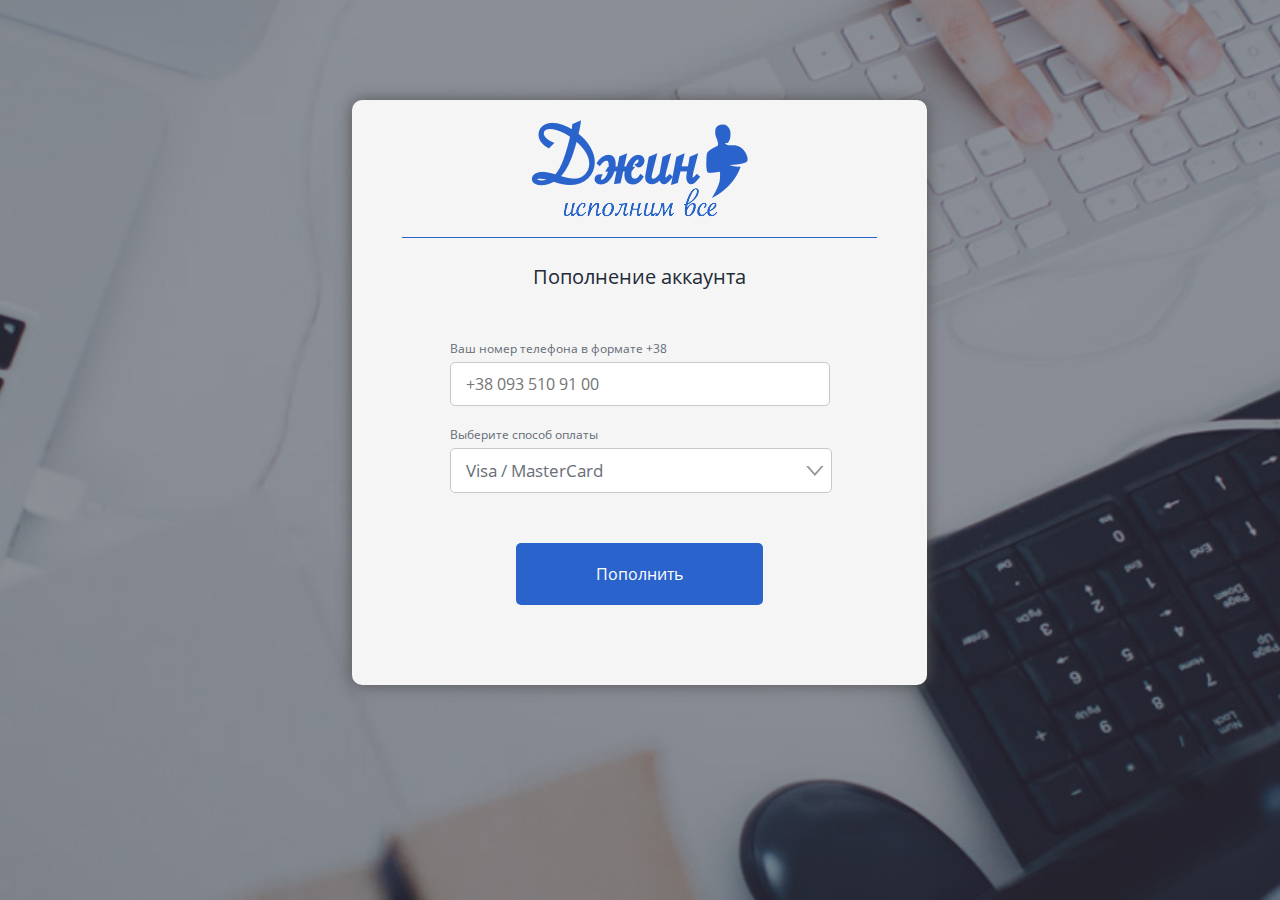
==== pay.html @ 1465b628 "init" ====
<!DOCTYPE html>
<html>
<head>
  <meta charset="UTF-8">
  <title>Document</title>
  <link rel="stylesheet" href="css/style.css" />
  <meta name="viewport" content="width=device-width, initial-scale=1.0" />
</head>
<body class="pay-bg">
<section role="region" class="pay wrapper">
  <div class="pay-wrap">
    <div class="logo-gin">
      <img src="images/logo-gin.png" alt="" />
    </div>
    <div class="title-pay">
      <h2>Пополнение аккаунта</h2>
    </div>
    <form class="user-data">
      <span class="description">Ваш номер телефона в формате +38</span>
      <input type="tel" placeholder="+38 093 510 91 00">
      <span class="description">Выберите способ оплаты</span>
      <select>
        <option value="">Visa / MasterCard</option>
        <option value="1">Opt1</option>
        <option value="2">Opt2</option>
        <option value="3">Opt3</option>
      </select>
      <div id="custom-select">
        <div id="current-option" data-value="">
          <span class="icon">Visa / MasterCard</span>
        </div>
        <ul id="custom-options">
          <li data-value="">Visa / MasterCard</li>
          <li data-value="1">Opt1</li>
          <li data-value="2">Opt2</li>
          <li data-value="3">Opt3</li>
        </ul>
      </div>
      <div class="button-wrap">
        <input type="submit" value="Пополнить" />
      </div>
    </form>
  </div>
</section>
<script src="https://code.jquery.com/jquery-1.8.0.min.js"></script>
<script src="js/script.js"></script>
</body>
</html>
---- css/style.css ----
body{-webkit-text-size-adjust:none;-webkit-tap-highlight-color:transparent;-webkit-focus-ring-color:transparent}input,textarea{-webkit-user-select:text;-moz-user-select:text;-ms-user-select:text;user-select:text}nav,main,aside,figure,footer,header,section,summary,article,details,figcaption{display:block}video,audio,canvas{display:inline-block}[hidden],audio:not([controls]){display:none}html,body{height:100%}html{font-family:sans-serif;-webkit-text-size-adjust:100%;-ms-text-size-adjust:100%;text-size-adjust:100%}a:focus{outline:thin dotted}input,select,button,a:hover,textarea,a:active{outline:0}img,abbr,input,button,iframe,textarea{border:0}svg:not(:root){overflow:hidden}input,button,select,textarea,[type=search]::-webkit-search-decoration,[type=search]::-webkit-search-cancel-button{-webkit-appearance:none}input,button,select,textarea{font-size:100%;font-family:inherit;border-radius:0;-webkit-transition:border linear .2s, box-shadow linear .2s, background linear .2s;-moz-transition:border linear .2s, box-shadow linear .2s, background linear .2s;transition:border linear .2s, box-shadow linear .2s, background linear .2s;-moz-appearance:none;appearance:none;box-shadow:none}input,button{line-height:normal}button,label[for],[type=reset],[type=button],[type=submit]{cursor:pointer}button,[type=reset],[type=button],[type=submit]{-webkit-appearance:button}body,[disabled]{cursor:default}input,button,select,textarea,[type=radio],[type=checkbox]{-webkit-box-sizing:border-box;-moz-box-sizing:border-box;box-sizing:border-box}p,ol,ul,h1,h2,h3,h4,h5,h6,body,input,button,select,figure,textarea,figcaption{margin:0}p,ol,ul,h1,h2,h3,h4,h5,h6,input,button,figure,figcaption,[type=radio],[type=checkbox]{padding:0}textarea{resize:none;overflow:auto}ol,ul{list-style:none}img,textarea{vertical-align:top}.success{border-radius:5px;padding-bottom:80px;background:#f5f5f5;position:absolute;top:100px;left:50%;margin-left:-288px;-webkit-box-shadow:0px 0px 15px #555;-moz-box-shadow:0px 0px 15px #555;-ms-box-shadow:0px 0px 15px #555;-o-box-shadow:0px 0px 15px #555;box-shadow:0px 0px 15px #555}@media (max-width: 600px){.success{margin-left:0;left:3%;top:30px}}.success .title-info{font-size:24px;color:#2ecc71;text-align:center;margin-top:40px;border-bottom:1px solid #2ecc71;padding-bottom:25px}@media (max-width: 480px){.success .title-info{font-size:20px;margin-top:20px}.success .result{padding-left:20px;padding-right:20px}}@media (max-width: 360px){.success{padding-bottom:30px}.success .title-info{font-size:17px}.success .result ul{width:200px;margin-top:30px}.success .result li{font-size:12px;padding-top:5px;padding-bottom:5px;border:0}.success .thanks{font-size:14px}.success .like{margin-top:30px}}@media (max-width: 320px){.success .title-info{font-size:14px;padding-bottom:15px}}.logo{max-height:90px;width:100%}.logo img{max-width:100%;max-height:100%;margin-top:-20px}.result{padding-left:50px;padding-right:50px}.result ul{width:280px;margin-left:auto;margin-right:auto;margin-top:60px}.result ul li{padding-top:10px;padding-bottom:10px;color:#242b38;font-size:17px;border-bottom:1px solid #e0e1e2}.result ul li:last-child{border-bottom:0}.result ul span{color:#242b38;font-weight:bold}.like{width:180px;margin:auto;text-align:center;margin-top:70px}.icon-like{height:40px;width:40px;margin:auto;display:block;background:url(../images/sprite.png) no-repeat 0px 0px}.thanks{font-size:18px;font-weight:bold;color:#AEB0B4}.pay{padding-bottom:80px;padding-top:20px;border-radius:10px;background:#f5f5f5;position:absolute;top:100px;left:50%;margin-left:-288px;-webkit-box-shadow:0px 0px 15px #555;-moz-box-shadow:0px 0px 15px #555;-ms-box-shadow:0px 0px 15px #555;-o-box-shadow:0px 0px 15px #555;box-shadow:0px 0px 15px #555}@media (max-width: 600px){.pay{margin-left:0;left:3%;top:10px}}@media (max-width: 420px){.pay .pay-wrap{padding-left:20px;padding-right:20px}}@media (max-width: 320px){.pay .pay-wrap{padding-left:10px;padding-right:10px}.pay .user-data{margin-top:30px}.pay .user-data input[type=submit]{padding:15px 40px}.pay .button-wrap{margin-top:30px}}.logo-gin{text-align:center;border-bottom:1px solid #2a63cb;padding-bottom:20px}.logo-gin img{max-width:100%;max-height:100%}.pay-wrap{padding-left:50px;padding-right:50px}.title-pay{margin-top:25px;text-align:center}.title-pay h2{font-size:20px;color:#242b38;font-weight:500}.user-data{margin-top:50px;max-width:380px;margin-left:auto;margin-right:auto}.user-data .description{display:block;font-size:12px;color:#646C77;font-weight:400;margin-bottom:5px}.user-data input[type=tel]{display:block;border:1px solid #c8c8c8;width:100%;padding:10px 0 10px 15px;border-radius:5px;margin-bottom:20px}.user-data select{width:100%;display:none}.user-data input[type=submit]{color:#fff;background:#2a63cb;padding:20px 80px;border-radius:5px;transition:.5s}.user-data input[type=submit]:hover{opacity:.5}.button-wrap{text-align:center;margin-top:50px}#custom-select{width:100%}#current-option{width:100%;margin-top:5px;background:#fff;border:1px solid #c8c8c8;cursor:pointer;border-radius:5px}#current-option:hover{background:#EBEBEB}#custom-options{display:none;width:100%;padding:0;background:#EBEBEB;border-left:1px solid #b4b4b4;border-right:1px solid #b4b4b4;border-bottom:1px solid #b4b4b4;border-top:1px solid #EBEBEB;border-radius:0 0 5px 5px}#custom-options li{padding:0;width:100%;height:25px;color:#6a6f78;font-size:17px}#custom-options li:last-child{border-radius:0 0 4px 4px}#custom-options li:first-child{margin-top:4px}#custom-options li:hover{background:#d2d2d2;cursor:pointer}.icon{position:relative;display:block;padding:10px 0 10px 15px;font-size:17px;color:#6a6f78}.icon:before{position:absolute;content:'';width:25px;height:15px;display:block;right:0;top:50%;margin-top:-8px;background:url(../images/sprite.png) no-repeat 0px -38px}html:before{content:"(desktop: 575px, big-tablet: 780px, small-tablet: 620px, big-phon: 500px, phon: 350px)";display:none}.clearfix:after{content:'';display:table}.clearfix:before{content:'';display:table}.clearfix:after{clear:both}.wrapper{max-width:575px;width:100%}@media (max-width: 600px){.wrapper{width:94%}}body{font-family:OpenSans;position:relative}.success-bg{background:#242b38}.pay-bg{background:url(../images/pay-bg.jpg) no-repeat center center;-webkit-background-size:cover;-moz-background-size:cover;-ms-background-size:cover;-o-background-size:cover;background-size:cover}@font-face{font-style:normal;font-family:OpenSans;src:url(../fonts/OpenSans/OpenSansRegular/OpenSansRegular.eot);src:url(../fonts/OpenSans/OpenSansRegular/OpenSansRegular.eot?#iefix) format("embedded-opentype"),url(../fonts/OpenSans/OpenSansRegular/OpenSansRegular.woff) format("woff"),url(../fonts/OpenSans/OpenSansRegular/OpenSansRegular.ttf) format("truetype"),url(../fonts/OpenSans/OpenSansRegular/OpenSansRegular.svg#OpenSans) format("svg")}
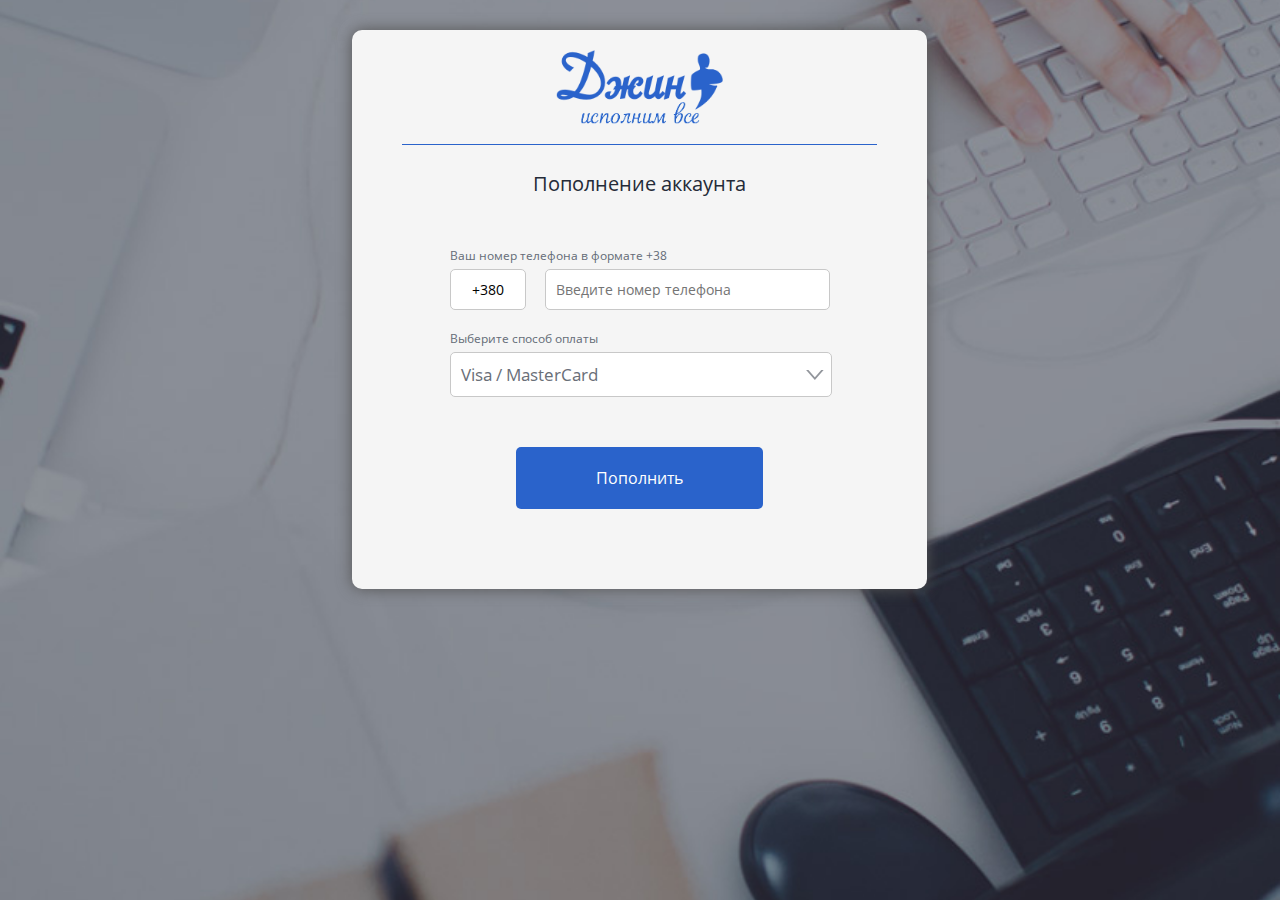
==== commit fc68e658: "aded input" ====
--- a/pay.html
+++ b/pay.html
@@ -17,7 +17,10 @@
     </div>
     <form class="user-data">
       <span class="description">Ваш номер телефона в формате +38</span>
-      <input type="tel" placeholder="+38 093 510 91 00">
+      <div class="tel-wrap clearfix">
+        <input type="tel" value="+380" />
+        <input type="tel" placeholder="Введите номер телефона" />
+      </div>
       <span class="description">Выберите способ оплаты</span>
       <select>
         <option value="">Visa / MasterCard</option>
--- a/css/style.css
+++ b/css/style.css
@@ -1 +1 @@
-body{-webkit-text-size-adjust:none;-webkit-tap-highlight-color:transparent;-webkit-focus-ring-color:transparent}input,textarea{-webkit-user-select:text;-moz-user-select:text;-ms-user-select:text;user-select:text}nav,main,aside,figure,footer,header,section,summary,article,details,figcaption{display:block}video,audio,canvas{display:inline-block}[hidden],audio:not([controls]){display:none}html,body{height:100%}html{font-family:sans-serif;-webkit-text-size-adjust:100%;-ms-text-size-adjust:100%;text-size-adjust:100%}a:focus{outline:thin dotted}input,select,button,a:hover,textarea,a:active{outline:0}img,abbr,input,button,iframe,textarea{border:0}svg:not(:root){overflow:hidden}input,button,select,textarea,[type=search]::-webkit-search-decoration,[type=search]::-webkit-search-cancel-button{-webkit-appearance:none}input,button,select,textarea{font-size:100%;font-family:inherit;border-radius:0;-webkit-transition:border linear .2s, box-shadow linear .2s, background linear .2s;-moz-transition:border linear .2s, box-shadow linear .2s, background linear .2s;transition:border linear .2s, box-shadow linear .2s, background linear .2s;-moz-appearance:none;appearance:none;box-shadow:none}input,button{line-height:normal}button,label[for],[type=reset],[type=button],[type=submit]{cursor:pointer}button,[type=reset],[type=button],[type=submit]{-webkit-appearance:button}body,[disabled]{cursor:default}input,button,select,textarea,[type=radio],[type=checkbox]{-webkit-box-sizing:border-box;-moz-box-sizing:border-box;box-sizing:border-box}p,ol,ul,h1,h2,h3,h4,h5,h6,body,input,button,select,figure,textarea,figcaption{margin:0}p,ol,ul,h1,h2,h3,h4,h5,h6,input,button,figure,figcaption,[type=radio],[type=checkbox]{padding:0}textarea{resize:none;overflow:auto}ol,ul{list-style:none}img,textarea{vertical-align:top}.success{border-radius:5px;padding-bottom:80px;background:#f5f5f5;position:absolute;top:100px;left:50%;margin-left:-288px;-webkit-box-shadow:0px 0px 15px #555;-moz-box-shadow:0px 0px 15px #555;-ms-box-shadow:0px 0px 15px #555;-o-box-shadow:0px 0px 15px #555;box-shadow:0px 0px 15px #555}@media (max-width: 600px){.success{margin-left:0;left:3%;top:30px}}.success .title-info{font-size:24px;color:#2ecc71;text-align:center;margin-top:40px;border-bottom:1px solid #2ecc71;padding-bottom:25px}@media (max-width: 480px){.success .title-info{font-size:20px;margin-top:20px}.success .result{padding-left:20px;padding-right:20px}}@media (max-width: 360px){.success{padding-bottom:30px}.success .title-info{font-size:17px}.success .result ul{width:200px;margin-top:30px}.success .result li{font-size:12px;padding-top:5px;padding-bottom:5px;border:0}.success .thanks{font-size:14px}.success .like{margin-top:30px}}@media (max-width: 320px){.success .title-info{font-size:14px;padding-bottom:15px}}.logo{max-height:90px;width:100%}.logo img{max-width:100%;max-height:100%;margin-top:-20px}.result{padding-left:50px;padding-right:50px}.result ul{width:280px;margin-left:auto;margin-right:auto;margin-top:60px}.result ul li{padding-top:10px;padding-bottom:10px;color:#242b38;font-size:17px;border-bottom:1px solid #e0e1e2}.result ul li:last-child{border-bottom:0}.result ul span{color:#242b38;font-weight:bold}.like{width:180px;margin:auto;text-align:center;margin-top:70px}.icon-like{height:40px;width:40px;margin:auto;display:block;background:url(../images/sprite.png) no-repeat 0px 0px}.thanks{font-size:18px;font-weight:bold;color:#AEB0B4}.pay{padding-bottom:80px;padding-top:20px;border-radius:10px;background:#f5f5f5;position:absolute;top:100px;left:50%;margin-left:-288px;-webkit-box-shadow:0px 0px 15px #555;-moz-box-shadow:0px 0px 15px #555;-ms-box-shadow:0px 0px 15px #555;-o-box-shadow:0px 0px 15px #555;box-shadow:0px 0px 15px #555}@media (max-width: 600px){.pay{margin-left:0;left:3%;top:10px}}@media (max-width: 420px){.pay .pay-wrap{padding-left:20px;padding-right:20px}}@media (max-width: 320px){.pay .pay-wrap{padding-left:10px;padding-right:10px}.pay .user-data{margin-top:30px}.pay .user-data input[type=submit]{padding:15px 40px}.pay .button-wrap{margin-top:30px}}.logo-gin{text-align:center;border-bottom:1px solid #2a63cb;padding-bottom:20px}.logo-gin img{max-width:100%;max-height:100%}.pay-wrap{padding-left:50px;padding-right:50px}.title-pay{margin-top:25px;text-align:center}.title-pay h2{font-size:20px;color:#242b38;font-weight:500}.user-data{margin-top:50px;max-width:380px;margin-left:auto;margin-right:auto}.user-data .description{display:block;font-size:12px;color:#646C77;font-weight:400;margin-bottom:5px}.user-data input[type=tel]{display:block;border:1px solid #c8c8c8;width:100%;padding:10px 0 10px 15px;border-radius:5px;margin-bottom:20px}.user-data select{width:100%;display:none}.user-data input[type=submit]{color:#fff;background:#2a63cb;padding:20px 80px;border-radius:5px;transition:.5s}.user-data input[type=submit]:hover{opacity:.5}.button-wrap{text-align:center;margin-top:50px}#custom-select{width:100%}#current-option{width:100%;margin-top:5px;background:#fff;border:1px solid #c8c8c8;cursor:pointer;border-radius:5px}#current-option:hover{background:#EBEBEB}#custom-options{display:none;width:100%;padding:0;background:#EBEBEB;border-left:1px solid #b4b4b4;border-right:1px solid #b4b4b4;border-bottom:1px solid #b4b4b4;border-top:1px solid #EBEBEB;border-radius:0 0 5px 5px}#custom-options li{padding:0;width:100%;height:25px;color:#6a6f78;font-size:17px}#custom-options li:last-child{border-radius:0 0 4px 4px}#custom-options li:first-child{margin-top:4px}#custom-options li:hover{background:#d2d2d2;cursor:pointer}.icon{position:relative;display:block;padding:10px 0 10px 15px;font-size:17px;color:#6a6f78}.icon:before{position:absolute;content:'';width:25px;height:15px;display:block;right:0;top:50%;margin-top:-8px;background:url(../images/sprite.png) no-repeat 0px -38px}html:before{content:"(desktop: 575px, big-tablet: 780px, small-tablet: 620px, big-phon: 500px, phon: 350px)";display:none}.clearfix:after{content:'';display:table}.clearfix:before{content:'';display:table}.clearfix:after{clear:both}.wrapper{max-width:575px;width:100%}@media (max-width: 600px){.wrapper{width:94%}}body{font-family:OpenSans;position:relative}.success-bg{background:#242b38}.pay-bg{background:url(../images/pay-bg.jpg) no-repeat center center;-webkit-background-size:cover;-moz-background-size:cover;-ms-background-size:cover;-o-background-size:cover;background-size:cover}@font-face{font-style:normal;font-family:OpenSans;src:url(../fonts/OpenSans/OpenSansRegular/OpenSansRegular.eot);src:url(../fonts/OpenSans/OpenSansRegular/OpenSansRegular.eot?#iefix) format("embedded-opentype"),url(../fonts/OpenSans/OpenSansRegular/OpenSansRegular.woff) format("woff"),url(../fonts/OpenSans/OpenSansRegular/OpenSansRegular.ttf) format("truetype"),url(../fonts/OpenSans/OpenSansRegular/OpenSansRegular.svg#OpenSans) format("svg")}
+body{-webkit-text-size-adjust:none;-webkit-tap-highlight-color:transparent;-webkit-focus-ring-color:transparent}input,textarea{-webkit-user-select:text;-moz-user-select:text;-ms-user-select:text;user-select:text}nav,main,aside,figure,footer,header,section,summary,article,details,figcaption{display:block}video,audio,canvas{display:inline-block}[hidden],audio:not([controls]){display:none}html,body{height:100%}html{font-family:sans-serif;-webkit-text-size-adjust:100%;-ms-text-size-adjust:100%;text-size-adjust:100%}a:focus{outline:thin dotted}input,select,button,a:hover,textarea,a:active{outline:0}img,abbr,input,button,iframe,textarea{border:0}svg:not(:root){overflow:hidden}input,button,select,textarea,[type=search]::-webkit-search-decoration,[type=search]::-webkit-search-cancel-button{-webkit-appearance:none}input,button,select,textarea{font-size:100%;font-family:inherit;border-radius:0;-webkit-transition:border linear .2s, box-shadow linear .2s, background linear .2s;-moz-transition:border linear .2s, box-shadow linear .2s, background linear .2s;transition:border linear .2s, box-shadow linear .2s, background linear .2s;-moz-appearance:none;appearance:none;box-shadow:none}input,button{line-height:normal}button,label[for],[type=reset],[type=button],[type=submit]{cursor:pointer}button,[type=reset],[type=button],[type=submit]{-webkit-appearance:button}body,[disabled]{cursor:default}input,button,select,textarea,[type=radio],[type=checkbox]{-webkit-box-sizing:border-box;-moz-box-sizing:border-box;box-sizing:border-box}p,ol,ul,h1,h2,h3,h4,h5,h6,body,input,button,select,figure,textarea,figcaption{margin:0}p,ol,ul,h1,h2,h3,h4,h5,h6,input,button,figure,figcaption,[type=radio],[type=checkbox]{padding:0}textarea{resize:none;overflow:auto}ol,ul{list-style:none}img,textarea{vertical-align:top}.success{border-radius:5px;padding-bottom:80px;background:#f5f5f5;position:absolute;top:50px;left:50%;margin-left:-288px;-webkit-box-shadow:0px 0px 15px #555;-moz-box-shadow:0px 0px 15px #555;-ms-box-shadow:0px 0px 15px #555;-o-box-shadow:0px 0px 15px #555;box-shadow:0px 0px 15px #555}@media (max-width: 600px){.success{margin-left:0;left:3%;top:30px}}.success .title-info{font-size:24px;color:#2ecc71;text-align:center;margin-top:40px;border-bottom:1px solid #2ecc71;padding-bottom:25px}@media (max-width: 480px){.success .title-info{font-size:20px;margin-top:20px}.success .result{padding-left:20px;padding-right:20px}}@media (max-width: 360px){.success{padding-bottom:30px}.success .title-info{font-size:17px}.success .result ul{width:200px;margin-top:30px}.success .result li{font-size:12px;padding-top:5px;padding-bottom:5px;border:0}.success .thanks{font-size:14px}.success .like{margin-top:30px}}@media (max-width: 320px){.success .title-info{font-size:14px;padding-bottom:15px}}.logo{max-height:90px;width:100%}.logo img{max-width:100%;max-height:100%;margin-top:-20px}.result{padding-left:50px;padding-right:50px}.result ul{width:280px;margin-left:auto;margin-right:auto;margin-top:60px}.result ul li{padding-top:10px;padding-bottom:10px;color:#242b38;font-size:17px;border-bottom:1px solid #e0e1e2}.result ul li:last-child{border-bottom:0}.result ul span{color:#242b38;font-weight:bold}.like{width:180px;margin:auto;text-align:center;margin-top:70px}.icon-like{height:40px;width:40px;margin:auto;display:block;background:url(../images/sprite.png) no-repeat 0px 0px}.thanks{font-size:18px;font-weight:bold;color:#AEB0B4}.pay{padding-bottom:80px;padding-top:20px;border-radius:10px;background:#f5f5f5;position:absolute;top:30px;left:50%;margin-left:-288px;-webkit-box-shadow:0px 0px 15px #555;-moz-box-shadow:0px 0px 15px #555;-ms-box-shadow:0px 0px 15px #555;-o-box-shadow:0px 0px 15px #555;box-shadow:0px 0px 15px #555}@media (max-width: 600px){.pay{margin-left:0;left:3%;top:10px}}@media (max-width: 420px){.pay .pay-wrap{padding-left:20px;padding-right:20px}}@media (max-width: 320px){.pay .pay-wrap{padding-left:10px;padding-right:10px}.pay .user-data{margin-top:30px}.pay .user-data input[type=submit]{padding:15px 40px}.pay .button-wrap{margin-top:30px}}@media (max-width: 350px){.pay .user-data input[type=tel]:first-child{width:19%}.pay .user-data input[type=tel]:last-child{width:80%;padding-left:3px}}.logo-gin{text-align:center;border-bottom:1px solid #2a63cb;padding-bottom:20px}.logo-gin img{max-width:35%;max-height:100%}.pay-wrap{padding-left:50px;padding-right:50px}.title-pay{margin-top:25px;text-align:center}.title-pay h2{font-size:20px;color:#242b38;font-weight:500}.user-data{margin-top:50px;max-width:380px;margin-left:auto;margin-right:auto}.user-data .description{display:block;font-size:12px;color:#646C77;font-weight:400;margin-bottom:5px}.user-data input[type=tel]{display:inline-block;vertical-align:top;border:1px solid #c8c8c8;padding:10px 0 10px 10px;border-radius:5px;margin-bottom:20px;font-size:14px}.user-data input[type=tel]:first-child{width:20%;float:left;text-align:center;padding-left:0}.user-data input[type=tel]:last-child{width:75%;float:right}.user-data select{width:100%;display:none}.user-data input[type=submit]{color:#fff;background:#2a63cb;padding:20px 80px;border-radius:5px;transition:.5s}.user-data input[type=submit]:hover{opacity:.5}.button-wrap{text-align:center;margin-top:50px}#custom-select{width:100%}#current-option{width:100%;margin-top:5px;background:#fff;border:1px solid #c8c8c8;cursor:pointer;border-radius:5px}#current-option:hover{background:#EBEBEB}#custom-options{display:none;width:100%;padding:0;background:#EBEBEB;border-left:1px solid #b4b4b4;border-right:1px solid #b4b4b4;border-bottom:1px solid #b4b4b4;border-top:1px solid #EBEBEB;border-radius:0 0 5px 5px}#custom-options li{padding:0;width:100%;height:25px;color:#6a6f78;font-size:17px;padding-left:10px;-webkit-box-sizing:border-box;-moz-box-sizing:border-box;box-sizing:border-box}#custom-options li:last-child{border-radius:0 0 4px 4px}#custom-options li:first-child{margin-top:4px}#custom-options li:hover{background:#d2d2d2;cursor:pointer}.icon{position:relative;display:block;padding:10px 0 10px 10px;font-size:17px;color:#6a6f78}.icon:before{position:absolute;content:'';width:25px;height:15px;display:block;right:0;top:50%;margin-top:-8px;background:url(../images/sprite.png) no-repeat 0px -38px}html:before{content:"(desktop: 575px, big-tablet: 780px, small-tablet: 620px, big-phon: 500px, phon: 350px)";display:none}.clearfix:after{content:'';display:table}.clearfix:before{content:'';display:table}.clearfix:after{clear:both}.wrapper{max-width:575px;width:100%}@media (max-width: 600px){.wrapper{width:94%}}body{font-family:OpenSans;position:relative}.success-bg{background:#242b38}.pay-bg{background:url(../images/pay-bg.jpg) no-repeat center center;-webkit-background-size:cover;-moz-background-size:cover;-ms-background-size:cover;-o-background-size:cover;background-size:cover}@font-face{font-style:normal;font-family:OpenSans;src:url(../fonts/OpenSans/OpenSansRegular/OpenSansRegular.eot);src:url(../fonts/OpenSans/OpenSansRegular/OpenSansRegular.eot?#iefix) format("embedded-opentype"),url(../fonts/OpenSans/OpenSansRegular/OpenSansRegular.woff) format("woff"),url(../fonts/OpenSans/OpenSansRegular/OpenSansRegular.ttf) format("truetype"),url(../fonts/OpenSans/OpenSansRegular/OpenSansRegular.svg#OpenSans) format("svg")}
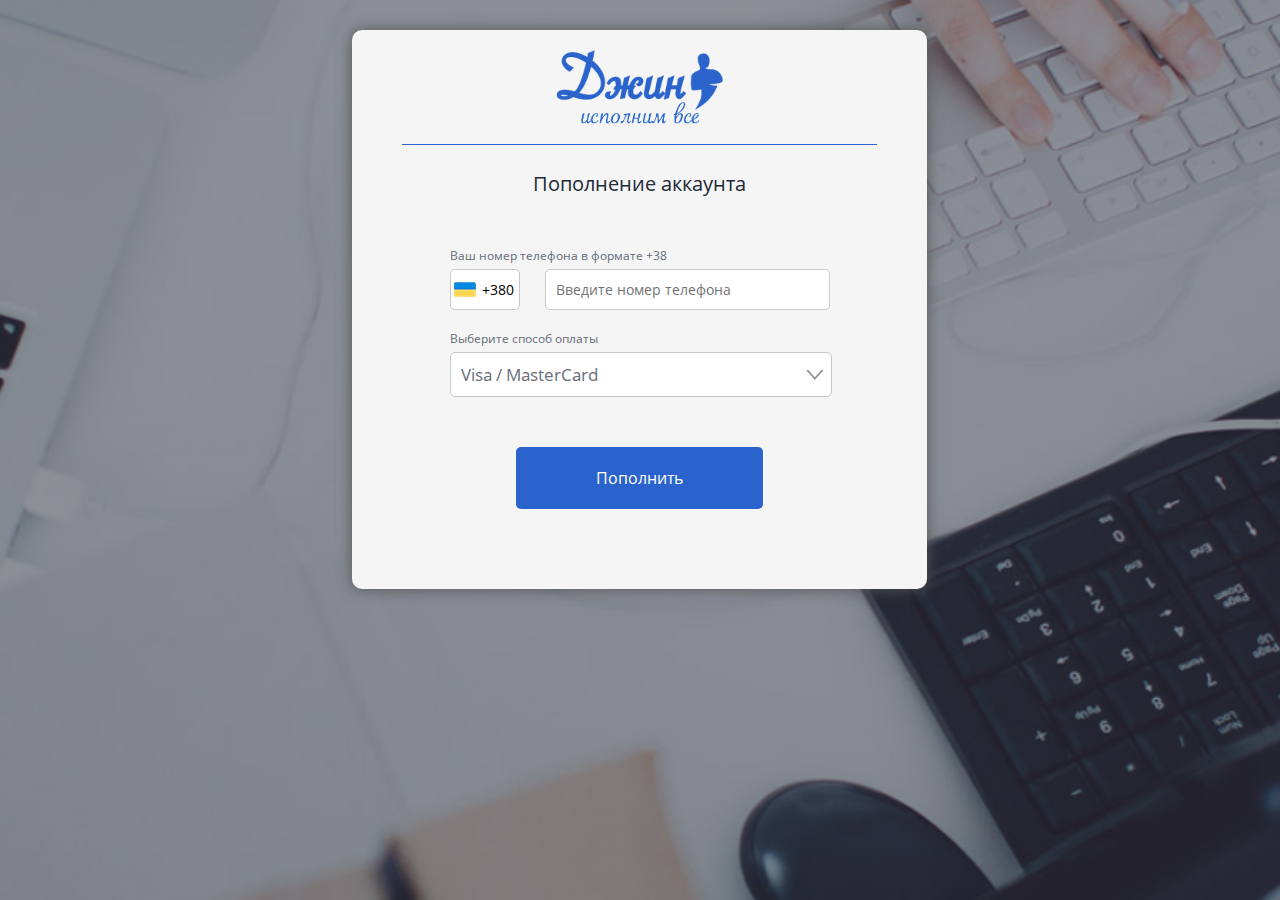
==== commit 8108faf3: "aded flag" ====
--- a/pay.html
+++ b/pay.html
@@ -1,7 +1,7 @@
 <!DOCTYPE html>
 <html>
 <head>
-  <meta charset="UTF-8">
+  <meta charset="UTF-8" />
   <title>Document</title>
   <link rel="stylesheet" href="css/style.css" />
   <meta name="viewport" content="width=device-width, initial-scale=1.0" />
@@ -18,15 +18,17 @@
     <form class="user-data">
       <span class="description">Ваш номер телефона в формате +38</span>
       <div class="tel-wrap clearfix">
-        <input type="tel" value="+380" />
-        <input type="tel" placeholder="Введите номер телефона" />
+        <span class="flag">
+          <input type="tel" value="+380" />
+        </span>
+        <input type="tel" class="number" placeholder="Введите номер телефона" />
       </div>
       <span class="description">Выберите способ оплаты</span>
       <select>
         <option value="">Visa / MasterCard</option>
-        <option value="1">Opt1</option>
-        <option value="2">Opt2</option>
-        <option value="3">Opt3</option>
+        <option value="1">Privat 24</option>
+        <option value="2">Терминалы пополнения</option>
+        <option value="3">Другие способы оплаты</option>
       </select>
       <div id="custom-select">
         <div id="current-option" data-value="">
@@ -34,9 +36,9 @@
         </div>
         <ul id="custom-options">
           <li data-value="">Visa / MasterCard</li>
-          <li data-value="1">Opt1</li>
-          <li data-value="2">Opt2</li>
-          <li data-value="3">Opt3</li>
+          <li data-value="1">Privat 24</li>
+          <li data-value="2">Терминалы пополнения</li>
+          <li data-value="3">Другие способы оплаты</li>
         </ul>
       </div>
       <div class="button-wrap">
--- a/css/style.css
+++ b/css/style.css
@@ -1 +1 @@
-body{-webkit-text-size-adjust:none;-webkit-tap-highlight-color:transparent;-webkit-focus-ring-color:transparent}input,textarea{-webkit-user-select:text;-moz-user-select:text;-ms-user-select:text;user-select:text}nav,main,aside,figure,footer,header,section,summary,article,details,figcaption{display:block}video,audio,canvas{display:inline-block}[hidden],audio:not([controls]){display:none}html,body{height:100%}html{font-family:sans-serif;-webkit-text-size-adjust:100%;-ms-text-size-adjust:100%;text-size-adjust:100%}a:focus{outline:thin dotted}input,select,button,a:hover,textarea,a:active{outline:0}img,abbr,input,button,iframe,textarea{border:0}svg:not(:root){overflow:hidden}input,button,select,textarea,[type=search]::-webkit-search-decoration,[type=search]::-webkit-search-cancel-button{-webkit-appearance:none}input,button,select,textarea{font-size:100%;font-family:inherit;border-radius:0;-webkit-transition:border linear .2s, box-shadow linear .2s, background linear .2s;-moz-transition:border linear .2s, box-shadow linear .2s, background linear .2s;transition:border linear .2s, box-shadow linear .2s, background linear .2s;-moz-appearance:none;appearance:none;box-shadow:none}input,button{line-height:normal}button,label[for],[type=reset],[type=button],[type=submit]{cursor:pointer}button,[type=reset],[type=button],[type=submit]{-webkit-appearance:button}body,[disabled]{cursor:default}input,button,select,textarea,[type=radio],[type=checkbox]{-webkit-box-sizing:border-box;-moz-box-sizing:border-box;box-sizing:border-box}p,ol,ul,h1,h2,h3,h4,h5,h6,body,input,button,select,figure,textarea,figcaption{margin:0}p,ol,ul,h1,h2,h3,h4,h5,h6,input,button,figure,figcaption,[type=radio],[type=checkbox]{padding:0}textarea{resize:none;overflow:auto}ol,ul{list-style:none}img,textarea{vertical-align:top}.success{border-radius:5px;padding-bottom:80px;background:#f5f5f5;position:absolute;top:50px;left:50%;margin-left:-288px;-webkit-box-shadow:0px 0px 15px #555;-moz-box-shadow:0px 0px 15px #555;-ms-box-shadow:0px 0px 15px #555;-o-box-shadow:0px 0px 15px #555;box-shadow:0px 0px 15px #555}@media (max-width: 600px){.success{margin-left:0;left:3%;top:30px}}.success .title-info{font-size:24px;color:#2ecc71;text-align:center;margin-top:40px;border-bottom:1px solid #2ecc71;padding-bottom:25px}@media (max-width: 480px){.success .title-info{font-size:20px;margin-top:20px}.success .result{padding-left:20px;padding-right:20px}}@media (max-width: 360px){.success{padding-bottom:30px}.success .title-info{font-size:17px}.success .result ul{width:200px;margin-top:30px}.success .result li{font-size:12px;padding-top:5px;padding-bottom:5px;border:0}.success .thanks{font-size:14px}.success .like{margin-top:30px}}@media (max-width: 320px){.success .title-info{font-size:14px;padding-bottom:15px}}.logo{max-height:90px;width:100%}.logo img{max-width:100%;max-height:100%;margin-top:-20px}.result{padding-left:50px;padding-right:50px}.result ul{width:280px;margin-left:auto;margin-right:auto;margin-top:60px}.result ul li{padding-top:10px;padding-bottom:10px;color:#242b38;font-size:17px;border-bottom:1px solid #e0e1e2}.result ul li:last-child{border-bottom:0}.result ul span{color:#242b38;font-weight:bold}.like{width:180px;margin:auto;text-align:center;margin-top:70px}.icon-like{height:40px;width:40px;margin:auto;display:block;background:url(../images/sprite.png) no-repeat 0px 0px}.thanks{font-size:18px;font-weight:bold;color:#AEB0B4}.pay{padding-bottom:80px;padding-top:20px;border-radius:10px;background:#f5f5f5;position:absolute;top:30px;left:50%;margin-left:-288px;-webkit-box-shadow:0px 0px 15px #555;-moz-box-shadow:0px 0px 15px #555;-ms-box-shadow:0px 0px 15px #555;-o-box-shadow:0px 0px 15px #555;box-shadow:0px 0px 15px #555}@media (max-width: 600px){.pay{margin-left:0;left:3%;top:10px}}@media (max-width: 420px){.pay .pay-wrap{padding-left:20px;padding-right:20px}}@media (max-width: 320px){.pay .pay-wrap{padding-left:10px;padding-right:10px}.pay .user-data{margin-top:30px}.pay .user-data input[type=submit]{padding:15px 40px}.pay .button-wrap{margin-top:30px}}@media (max-width: 350px){.pay .user-data input[type=tel]:first-child{width:19%}.pay .user-data input[type=tel]:last-child{width:80%;padding-left:3px}}.logo-gin{text-align:center;border-bottom:1px solid #2a63cb;padding-bottom:20px}.logo-gin img{max-width:35%;max-height:100%}.pay-wrap{padding-left:50px;padding-right:50px}.title-pay{margin-top:25px;text-align:center}.title-pay h2{font-size:20px;color:#242b38;font-weight:500}.user-data{margin-top:50px;max-width:380px;margin-left:auto;margin-right:auto}.user-data .description{display:block;font-size:12px;color:#646C77;font-weight:400;margin-bottom:5px}.user-data input[type=tel]{display:inline-block;vertical-align:top;border:1px solid #c8c8c8;padding:10px 0 10px 10px;border-radius:5px;margin-bottom:20px;font-size:14px}.user-data input[type=tel]:first-child{width:20%;float:left;text-align:center;padding-left:0}.user-data input[type=tel]:last-child{width:75%;float:right}.user-data select{width:100%;display:none}.user-data input[type=submit]{color:#fff;background:#2a63cb;padding:20px 80px;border-radius:5px;transition:.5s}.user-data input[type=submit]:hover{opacity:.5}.button-wrap{text-align:center;margin-top:50px}#custom-select{width:100%}#current-option{width:100%;margin-top:5px;background:#fff;border:1px solid #c8c8c8;cursor:pointer;border-radius:5px}#current-option:hover{background:#EBEBEB}#custom-options{display:none;width:100%;padding:0;background:#EBEBEB;border-left:1px solid #b4b4b4;border-right:1px solid #b4b4b4;border-bottom:1px solid #b4b4b4;border-top:1px solid #EBEBEB;border-radius:0 0 5px 5px}#custom-options li{padding:0;width:100%;height:25px;color:#6a6f78;font-size:17px;padding-left:10px;-webkit-box-sizing:border-box;-moz-box-sizing:border-box;box-sizing:border-box}#custom-options li:last-child{border-radius:0 0 4px 4px}#custom-options li:first-child{margin-top:4px}#custom-options li:hover{background:#d2d2d2;cursor:pointer}.icon{position:relative;display:block;padding:10px 0 10px 10px;font-size:17px;color:#6a6f78}.icon:before{position:absolute;content:'';width:25px;height:15px;display:block;right:0;top:50%;margin-top:-8px;background:url(../images/sprite.png) no-repeat 0px -38px}html:before{content:"(desktop: 575px, big-tablet: 780px, small-tablet: 620px, big-phon: 500px, phon: 350px)";display:none}.clearfix:after{content:'';display:table}.clearfix:before{content:'';display:table}.clearfix:after{clear:both}.wrapper{max-width:575px;width:100%}@media (max-width: 600px){.wrapper{width:94%}}body{font-family:OpenSans;position:relative}.success-bg{background:#242b38}.pay-bg{background:url(../images/pay-bg.jpg) no-repeat center center;-webkit-background-size:cover;-moz-background-size:cover;-ms-background-size:cover;-o-background-size:cover;background-size:cover}@font-face{font-style:normal;font-family:OpenSans;src:url(../fonts/OpenSans/OpenSansRegular/OpenSansRegular.eot);src:url(../fonts/OpenSans/OpenSansRegular/OpenSansRegular.eot?#iefix) format("embedded-opentype"),url(../fonts/OpenSans/OpenSansRegular/OpenSansRegular.woff) format("woff"),url(../fonts/OpenSans/OpenSansRegular/OpenSansRegular.ttf) format("truetype"),url(../fonts/OpenSans/OpenSansRegular/OpenSansRegular.svg#OpenSans) format("svg")}
+body{-webkit-text-size-adjust:none;-webkit-tap-highlight-color:transparent;-webkit-focus-ring-color:transparent}input,textarea{-webkit-user-select:text;-moz-user-select:text;-ms-user-select:text;user-select:text}nav,main,aside,figure,footer,header,section,summary,article,details,figcaption{display:block}video,audio,canvas{display:inline-block}[hidden],audio:not([controls]){display:none}html,body{height:100%}html{font-family:sans-serif;-webkit-text-size-adjust:100%;-ms-text-size-adjust:100%;text-size-adjust:100%}a:focus{outline:thin dotted}input,select,button,a:hover,textarea,a:active{outline:0}img,abbr,input,button,iframe,textarea{border:0}svg:not(:root){overflow:hidden}input,button,select,textarea,[type=search]::-webkit-search-decoration,[type=search]::-webkit-search-cancel-button{-webkit-appearance:none}input,button,select,textarea{font-size:100%;font-family:inherit;border-radius:0;-webkit-transition:border linear .2s, box-shadow linear .2s, background linear .2s;-moz-transition:border linear .2s, box-shadow linear .2s, background linear .2s;transition:border linear .2s, box-shadow linear .2s, background linear .2s;-moz-appearance:none;appearance:none;box-shadow:none}input,button{line-height:normal}button,label[for],[type=reset],[type=button],[type=submit]{cursor:pointer}button,[type=reset],[type=button],[type=submit]{-webkit-appearance:button}body,[disabled]{cursor:default}input,button,select,textarea,[type=radio],[type=checkbox]{-webkit-box-sizing:border-box;-moz-box-sizing:border-box;box-sizing:border-box}p,ol,ul,h1,h2,h3,h4,h5,h6,body,input,button,select,figure,textarea,figcaption{margin:0}p,ol,ul,h1,h2,h3,h4,h5,h6,input,button,figure,figcaption,[type=radio],[type=checkbox]{padding:0}textarea{resize:none;overflow:auto}ol,ul{list-style:none}img,textarea{vertical-align:top}.success{border-radius:5px;padding-bottom:80px;background:#f5f5f5;position:absolute;top:50px;left:50%;margin-left:-288px;-webkit-box-shadow:0px 0px 15px #555;-moz-box-shadow:0px 0px 15px #555;-ms-box-shadow:0px 0px 15px #555;-o-box-shadow:0px 0px 15px #555;box-shadow:0px 0px 15px #555}@media (max-width: 600px){.success{margin-left:0;left:3%;top:30px}}.success .title-info{font-size:24px;color:#2ecc71;text-align:center;margin-top:40px;border-bottom:1px solid #2ecc71;padding-bottom:25px}@media (max-width: 480px){.success .title-info{font-size:20px;margin-top:20px}.success .result{padding-left:20px;padding-right:20px}}@media (max-width: 360px){.success{padding-bottom:30px}.success .title-info{font-size:17px}.success .result ul{width:200px;margin-top:30px}.success .result li{font-size:12px;padding-top:5px;padding-bottom:5px;border:0}.success .thanks{font-size:14px}.success .like{margin-top:30px}}@media (max-width: 320px){.success .title-info{font-size:14px;padding-bottom:15px}}.logo{max-height:90px;width:100%}.logo img{max-width:100%;max-height:100%;margin-top:-20px}.result{padding-left:50px;padding-right:50px}.result ul{width:280px;margin-left:auto;margin-right:auto;margin-top:60px}.result ul li{padding-top:10px;padding-bottom:10px;color:#242b38;font-size:17px;border-bottom:1px solid #e0e1e2}.result ul li:last-child{border-bottom:0}.result ul span{color:#242b38;font-weight:bold}.like{width:180px;margin:auto;text-align:center;margin-top:70px}.icon-like{height:40px;width:40px;margin:auto;display:block;background:url(../images/sprite.png) no-repeat 0px 0px}.thanks{font-size:18px;font-weight:bold;color:#AEB0B4}.pay{padding-bottom:80px;padding-top:20px;border-radius:10px;background:#f5f5f5;position:absolute;top:30px;left:50%;margin-left:-288px;-webkit-box-shadow:0px 0px 15px #555;-moz-box-shadow:0px 0px 15px #555;-ms-box-shadow:0px 0px 15px #555;-o-box-shadow:0px 0px 15px #555;box-shadow:0px 0px 15px #555}@media (max-width: 600px){.pay{margin-left:0;left:3%;top:10px}}@media (max-width: 420px){.pay .pay-wrap{padding-left:20px;padding-right:20px}}@media (max-width: 320px){.pay .pay-wrap{padding-left:10px;padding-right:10px}.pay .user-data{margin-top:30px}.pay .user-data input[type=submit]{padding:15px 40px}.pay .user-data input[type=tel]{font-size:13px}.pay .button-wrap{margin-top:30px}}@media (max-width: 350px){.pay .user-data .number{width:70%;padding-left:3px}}.logo-gin{text-align:center;border-bottom:1px solid #2a63cb;padding-bottom:20px}.logo-gin img{max-width:35%;max-height:100%}.pay-wrap{padding-left:50px;padding-right:50px}.title-pay{margin-top:25px;text-align:center}.title-pay h2{font-size:20px;color:#242b38;font-weight:500}.user-data{margin-top:50px;max-width:380px;margin-left:auto;margin-right:auto}.user-data .description{display:block;font-size:12px;color:#646C77;font-weight:400;margin-bottom:5px}.user-data .flag{width:70px;float:left;position:relative}.user-data .flag:before{content:'';position:absolute;display:block;width:22px;height:15px;top:13px;left:4px;background:url(../images/sprite.png) no-repeat 0px -53px}.user-data .flag input{width:100%;text-align:right;padding:10px 5px 10px 0}.user-data input[type=tel]{display:inline-block;vertical-align:top;border:1px solid #c8c8c8;border-radius:5px;margin-bottom:20px;font-size:14px}.user-data .number{width:75%;float:right;width:75%;float:right;padding:10px 0 10px 10px}.user-data select{width:100%;display:none}.user-data input[type=submit]{color:#fff;background:#2a63cb;padding:20px 80px;border-radius:5px;transition:.5s}.user-data input[type=submit]:hover{opacity:.5}.button-wrap{text-align:center;margin-top:50px}#custom-select{width:100%}#current-option{width:100%;margin-top:5px;background:#fff;border:1px solid #c8c8c8;cursor:pointer;border-radius:5px}#current-option:hover{background:#EBEBEB}#custom-options{display:none;width:100%;padding:0;background:#EBEBEB;border-left:1px solid #b4b4b4;border-right:1px solid #b4b4b4;border-bottom:1px solid #b4b4b4;border-top:1px solid #EBEBEB;border-radius:0 0 5px 5px}#custom-options li{padding:0;width:100%;height:25px;color:#6a6f78;font-size:17px;padding-left:10px;-webkit-box-sizing:border-box;-moz-box-sizing:border-box;box-sizing:border-box}#custom-options li:last-child{border-radius:0 0 4px 4px}#custom-options li:first-child{margin-top:4px}#custom-options li:hover{background:#d2d2d2;cursor:pointer}.icon{position:relative;display:block;padding:10px 0 10px 10px;font-size:17px;color:#6a6f78}.icon:before{position:absolute;content:'';width:25px;height:15px;display:block;right:0;top:50%;margin-top:-8px;background:url(../images/sprite.png) no-repeat 0px -38px}html:before{content:"(desktop: 575px, big-tablet: 780px, small-tablet: 620px, big-phon: 500px, phon: 350px)";display:none}.clearfix:after{content:'';display:table}.clearfix:before{content:'';display:table}.clearfix:after{clear:both}.wrapper{max-width:575px;width:100%}@media (max-width: 600px){.wrapper{width:94%}}body{font-family:OpenSans;position:relative}.success-bg{background:#242b38}.pay-bg{background:url(../images/pay-bg.jpg) no-repeat center center;-webkit-background-size:cover;-moz-background-size:cover;-ms-background-size:cover;-o-background-size:cover;background-size:cover}@font-face{font-style:normal;font-family:OpenSans;src:url(../fonts/OpenSans/OpenSansRegular/OpenSansRegular.eot);src:url(../fonts/OpenSans/OpenSansRegular/OpenSansRegular.eot?#iefix) format("embedded-opentype"),url(../fonts/OpenSans/OpenSansRegular/OpenSansRegular.woff) format("woff"),url(../fonts/OpenSans/OpenSansRegular/OpenSansRegular.ttf) format("truetype"),url(../fonts/OpenSans/OpenSansRegular/OpenSansRegular.svg#OpenSans) format("svg")}
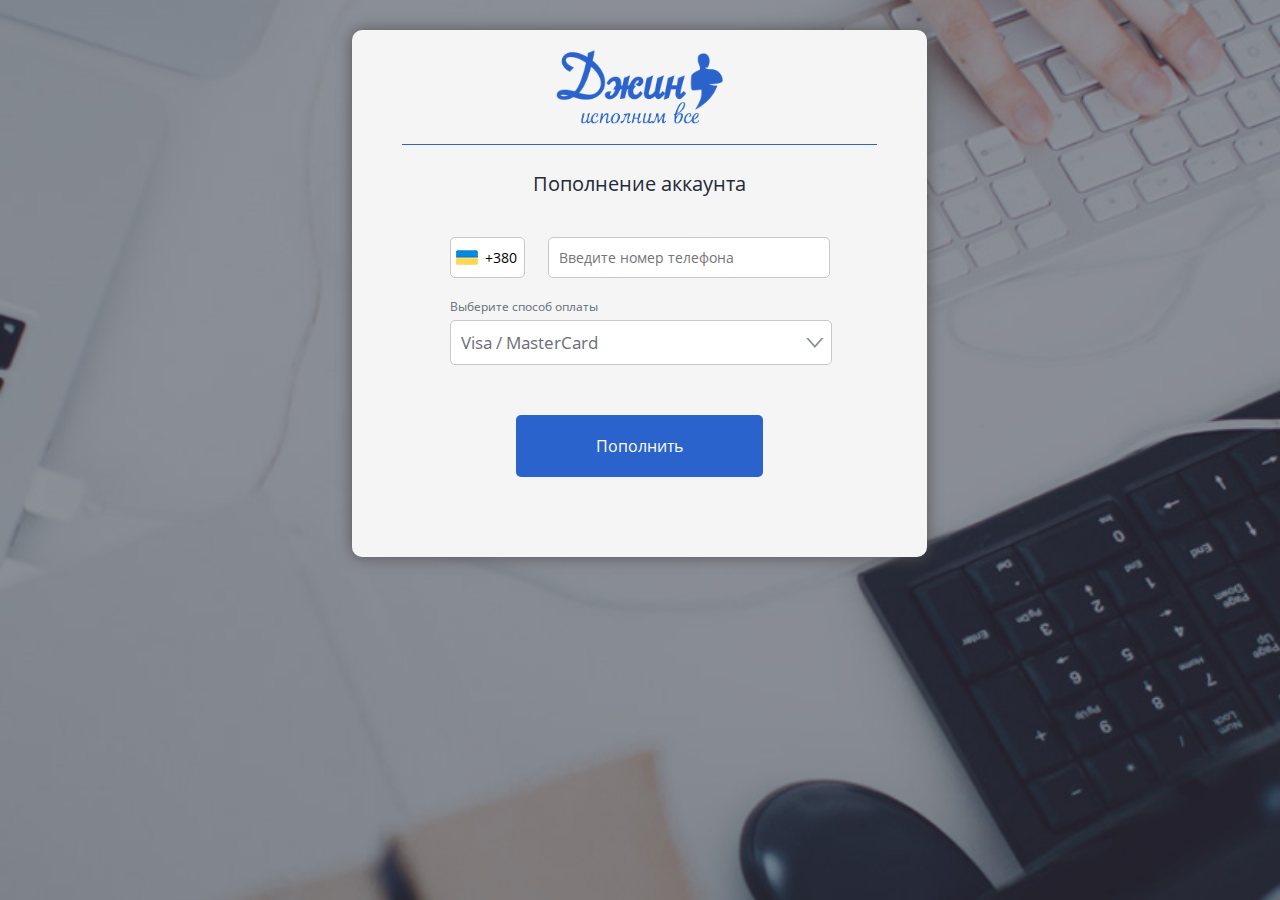
==== commit 8b86699f: "remuve span" ====
--- a/pay.html
+++ b/pay.html
@@ -16,7 +16,6 @@
       <h2>Пополнение аккаунта</h2>
     </div>
     <form class="user-data">
-      <span class="description">Ваш номер телефона в формате +38</span>
       <div class="tel-wrap clearfix">
         <span class="flag">
           <input type="tel" value="+380" />
--- a/css/style.css
+++ b/css/style.css
@@ -1 +1 @@
-body{-webkit-text-size-adjust:none;-webkit-tap-highlight-color:transparent;-webkit-focus-ring-color:transparent}input,textarea{-webkit-user-select:text;-moz-user-select:text;-ms-user-select:text;user-select:text}nav,main,aside,figure,footer,header,section,summary,article,details,figcaption{display:block}video,audio,canvas{display:inline-block}[hidden],audio:not([controls]){display:none}html,body{height:100%}html{font-family:sans-serif;-webkit-text-size-adjust:100%;-ms-text-size-adjust:100%;text-size-adjust:100%}a:focus{outline:thin dotted}input,select,button,a:hover,textarea,a:active{outline:0}img,abbr,input,button,iframe,textarea{border:0}svg:not(:root){overflow:hidden}input,button,select,textarea,[type=search]::-webkit-search-decoration,[type=search]::-webkit-search-cancel-button{-webkit-appearance:none}input,button,select,textarea{font-size:100%;font-family:inherit;border-radius:0;-webkit-transition:border linear .2s, box-shadow linear .2s, background linear .2s;-moz-transition:border linear .2s, box-shadow linear .2s, background linear .2s;transition:border linear .2s, box-shadow linear .2s, background linear .2s;-moz-appearance:none;appearance:none;box-shadow:none}input,button{line-height:normal}button,label[for],[type=reset],[type=button],[type=submit]{cursor:pointer}button,[type=reset],[type=button],[type=submit]{-webkit-appearance:button}body,[disabled]{cursor:default}input,button,select,textarea,[type=radio],[type=checkbox]{-webkit-box-sizing:border-box;-moz-box-sizing:border-box;box-sizing:border-box}p,ol,ul,h1,h2,h3,h4,h5,h6,body,input,button,select,figure,textarea,figcaption{margin:0}p,ol,ul,h1,h2,h3,h4,h5,h6,input,button,figure,figcaption,[type=radio],[type=checkbox]{padding:0}textarea{resize:none;overflow:auto}ol,ul{list-style:none}img,textarea{vertical-align:top}.success{border-radius:5px;padding-bottom:80px;background:#f5f5f5;position:absolute;top:50px;left:50%;margin-left:-288px;-webkit-box-shadow:0px 0px 15px #555;-moz-box-shadow:0px 0px 15px #555;-ms-box-shadow:0px 0px 15px #555;-o-box-shadow:0px 0px 15px #555;box-shadow:0px 0px 15px #555}@media (max-width: 600px){.success{margin-left:0;left:3%;top:30px}}.success .title-info{font-size:24px;color:#2ecc71;text-align:center;margin-top:40px;border-bottom:1px solid #2ecc71;padding-bottom:25px}@media (max-width: 480px){.success .title-info{font-size:20px;margin-top:20px}.success .result{padding-left:20px;padding-right:20px}}@media (max-width: 360px){.success{padding-bottom:30px}.success .title-info{font-size:17px}.success .result ul{width:200px;margin-top:30px}.success .result li{font-size:12px;padding-top:5px;padding-bottom:5px;border:0}.success .thanks{font-size:14px}.success .like{margin-top:30px}}@media (max-width: 320px){.success .title-info{font-size:14px;padding-bottom:15px}}.logo{max-height:90px;width:100%}.logo img{max-width:100%;max-height:100%;margin-top:-20px}.result{padding-left:50px;padding-right:50px}.result ul{width:280px;margin-left:auto;margin-right:auto;margin-top:60px}.result ul li{padding-top:10px;padding-bottom:10px;color:#242b38;font-size:17px;border-bottom:1px solid #e0e1e2}.result ul li:last-child{border-bottom:0}.result ul span{color:#242b38;font-weight:bold}.like{width:180px;margin:auto;text-align:center;margin-top:70px}.icon-like{height:40px;width:40px;margin:auto;display:block;background:url(../images/sprite.png) no-repeat 0px 0px}.thanks{font-size:18px;font-weight:bold;color:#AEB0B4}.pay{padding-bottom:80px;padding-top:20px;border-radius:10px;background:#f5f5f5;position:absolute;top:30px;left:50%;margin-left:-288px;-webkit-box-shadow:0px 0px 15px #555;-moz-box-shadow:0px 0px 15px #555;-ms-box-shadow:0px 0px 15px #555;-o-box-shadow:0px 0px 15px #555;box-shadow:0px 0px 15px #555}@media (max-width: 600px){.pay{margin-left:0;left:3%;top:10px}}@media (max-width: 420px){.pay .pay-wrap{padding-left:20px;padding-right:20px}}@media (max-width: 320px){.pay .pay-wrap{padding-left:10px;padding-right:10px}.pay .user-data{margin-top:30px}.pay .user-data input[type=submit]{padding:15px 40px}.pay .user-data input[type=tel]{font-size:13px}.pay .button-wrap{margin-top:30px}}@media (max-width: 350px){.pay .user-data .number{width:70%;padding-left:3px}}.logo-gin{text-align:center;border-bottom:1px solid #2a63cb;padding-bottom:20px}.logo-gin img{max-width:35%;max-height:100%}.pay-wrap{padding-left:50px;padding-right:50px}.title-pay{margin-top:25px;text-align:center}.title-pay h2{font-size:20px;color:#242b38;font-weight:500}.user-data{margin-top:50px;max-width:380px;margin-left:auto;margin-right:auto}.user-data .description{display:block;font-size:12px;color:#646C77;font-weight:400;margin-bottom:5px}.user-data .flag{width:70px;float:left;position:relative}.user-data .flag:before{content:'';position:absolute;display:block;width:22px;height:15px;top:13px;left:4px;background:url(../images/sprite.png) no-repeat 0px -53px}.user-data .flag input{width:100%;text-align:right;padding:10px 5px 10px 0}.user-data input[type=tel]{display:inline-block;vertical-align:top;border:1px solid #c8c8c8;border-radius:5px;margin-bottom:20px;font-size:14px}.user-data .number{width:75%;float:right;width:75%;float:right;padding:10px 0 10px 10px}.user-data select{width:100%;display:none}.user-data input[type=submit]{color:#fff;background:#2a63cb;padding:20px 80px;border-radius:5px;transition:.5s}.user-data input[type=submit]:hover{opacity:.5}.button-wrap{text-align:center;margin-top:50px}#custom-select{width:100%}#current-option{width:100%;margin-top:5px;background:#fff;border:1px solid #c8c8c8;cursor:pointer;border-radius:5px}#current-option:hover{background:#EBEBEB}#custom-options{display:none;width:100%;padding:0;background:#EBEBEB;border-left:1px solid #b4b4b4;border-right:1px solid #b4b4b4;border-bottom:1px solid #b4b4b4;border-top:1px solid #EBEBEB;border-radius:0 0 5px 5px}#custom-options li{padding:0;width:100%;height:25px;color:#6a6f78;font-size:17px;padding-left:10px;-webkit-box-sizing:border-box;-moz-box-sizing:border-box;box-sizing:border-box}#custom-options li:last-child{border-radius:0 0 4px 4px}#custom-options li:first-child{margin-top:4px}#custom-options li:hover{background:#d2d2d2;cursor:pointer}.icon{position:relative;display:block;padding:10px 0 10px 10px;font-size:17px;color:#6a6f78}.icon:before{position:absolute;content:'';width:25px;height:15px;display:block;right:0;top:50%;margin-top:-8px;background:url(../images/sprite.png) no-repeat 0px -38px}html:before{content:"(desktop: 575px, big-tablet: 780px, small-tablet: 620px, big-phon: 500px, phon: 350px)";display:none}.clearfix:after{content:'';display:table}.clearfix:before{content:'';display:table}.clearfix:after{clear:both}.wrapper{max-width:575px;width:100%}@media (max-width: 600px){.wrapper{width:94%}}body{font-family:OpenSans;position:relative}.success-bg{background:#242b38}.pay-bg{background:url(../images/pay-bg.jpg) no-repeat center center;-webkit-background-size:cover;-moz-background-size:cover;-ms-background-size:cover;-o-background-size:cover;background-size:cover}@font-face{font-style:normal;font-family:OpenSans;src:url(../fonts/OpenSans/OpenSansRegular/OpenSansRegular.eot);src:url(../fonts/OpenSans/OpenSansRegular/OpenSansRegular.eot?#iefix) format("embedded-opentype"),url(../fonts/OpenSans/OpenSansRegular/OpenSansRegular.woff) format("woff"),url(../fonts/OpenSans/OpenSansRegular/OpenSansRegular.ttf) format("truetype"),url(../fonts/OpenSans/OpenSansRegular/OpenSansRegular.svg#OpenSans) format("svg")}
+body{-webkit-text-size-adjust:none;-webkit-tap-highlight-color:transparent;-webkit-focus-ring-color:transparent}input,textarea{-webkit-user-select:text;-moz-user-select:text;-ms-user-select:text;user-select:text}nav,main,aside,figure,footer,header,section,summary,article,details,figcaption{display:block}video,audio,canvas{display:inline-block}[hidden],audio:not([controls]){display:none}html,body{height:100%}html{font-family:sans-serif;-webkit-text-size-adjust:100%;-ms-text-size-adjust:100%;text-size-adjust:100%}a:focus{outline:thin dotted}input,select,button,a:hover,textarea,a:active{outline:0}img,abbr,input,button,iframe,textarea{border:0}svg:not(:root){overflow:hidden}input,button,select,textarea,[type=search]::-webkit-search-decoration,[type=search]::-webkit-search-cancel-button{-webkit-appearance:none}input,button,select,textarea{font-size:100%;font-family:inherit;border-radius:0;-webkit-transition:border linear .2s, box-shadow linear .2s, background linear .2s;-moz-transition:border linear .2s, box-shadow linear .2s, background linear .2s;transition:border linear .2s, box-shadow linear .2s, background linear .2s;-moz-appearance:none;appearance:none;box-shadow:none}input,button{line-height:normal}button,label[for],[type=reset],[type=button],[type=submit]{cursor:pointer}button,[type=reset],[type=button],[type=submit]{-webkit-appearance:button}body,[disabled]{cursor:default}input,button,select,textarea,[type=radio],[type=checkbox]{-webkit-box-sizing:border-box;-moz-box-sizing:border-box;box-sizing:border-box}p,ol,ul,h1,h2,h3,h4,h5,h6,body,input,button,select,figure,textarea,figcaption{margin:0}p,ol,ul,h1,h2,h3,h4,h5,h6,input,button,figure,figcaption,[type=radio],[type=checkbox]{padding:0}textarea{resize:none;overflow:auto}ol,ul{list-style:none}img,textarea{vertical-align:top}.success{border-radius:5px;padding-bottom:80px;background:#f5f5f5;position:absolute;top:50px;left:50%;margin-left:-288px;-webkit-box-shadow:0px 0px 15px #555;-moz-box-shadow:0px 0px 15px #555;-ms-box-shadow:0px 0px 15px #555;-o-box-shadow:0px 0px 15px #555;box-shadow:0px 0px 15px #555}@media (max-width: 600px){.success{margin-left:0;left:3%;top:30px}}.success .title-info{font-size:24px;color:#2ecc71;text-align:center;margin-top:40px;border-bottom:1px solid #2ecc71;padding-bottom:25px}@media (max-width: 480px){.success .title-info{font-size:20px;margin-top:20px}.success .result{padding-left:20px;padding-right:20px}}@media (max-width: 360px){.success{padding-bottom:30px}.success .title-info{font-size:17px}.success .result ul{width:200px;margin-top:30px}.success .result li{font-size:12px;padding-top:5px;padding-bottom:5px;border:0}.success .thanks{font-size:14px}.success .like{margin-top:30px}}@media (max-width: 320px){.success .title-info{font-size:14px;padding-bottom:15px}}.logo{max-height:90px;width:100%}.logo img{max-width:100%;max-height:100%;margin-top:-20px}.result{padding-left:50px;padding-right:50px}.result ul{width:280px;margin-left:auto;margin-right:auto;margin-top:60px}.result ul li{padding-top:10px;padding-bottom:10px;color:#242b38;font-size:17px;border-bottom:1px solid #e0e1e2}.result ul li:last-child{border-bottom:0}.result ul span{color:#242b38;font-weight:bold}.like{width:180px;margin:auto;text-align:center;margin-top:70px}.icon-like{height:40px;width:40px;margin:auto;display:block;background:url(../images/sprite.png) no-repeat 0px 0px}.thanks{font-size:18px;font-weight:bold;color:#AEB0B4}.pay{padding-bottom:80px;padding-top:20px;border-radius:10px;background:#f5f5f5;position:absolute;top:30px;left:50%;margin-left:-288px;-webkit-box-shadow:0px 0px 15px #555;-moz-box-shadow:0px 0px 15px #555;-ms-box-shadow:0px 0px 15px #555;-o-box-shadow:0px 0px 15px #555;box-shadow:0px 0px 15px #555}@media (max-width: 600px){.pay{margin-left:0;left:3%;top:10px}}@media (max-width: 420px){.pay .pay-wrap{padding-left:20px;padding-right:20px}}@media (max-width: 320px){.pay .pay-wrap{padding-left:10px;padding-right:10px}.pay .user-data{margin-top:30px}.pay .user-data input[type=submit]{padding:15px 40px}.pay .user-data input[type=tel]{font-size:13px}.pay .button-wrap{margin-top:30px}}@media (max-width: 350px){.pay .user-data .number{width:70%;padding-left:3px}}@media (max-width: 300px){.pay .user-data .number{width:68%}}.logo-gin{text-align:center;border-bottom:1px solid #2a63cb;padding-bottom:20px}.logo-gin img{max-width:35%;max-height:100%}.pay-wrap{padding-left:50px;padding-right:50px}.title-pay{margin-top:25px;text-align:center}.title-pay h2{font-size:20px;color:#242b38;font-weight:500}.user-data{margin-top:40px;max-width:380px;margin-left:auto;margin-right:auto}.user-data .description{display:block;font-size:12px;color:#646C77;font-weight:400;margin-bottom:5px}.user-data .flag{width:75px;float:left;position:relative}.user-data .flag:before{content:'';position:absolute;display:block;width:22px;height:15px;top:13px;left:6px;background:url(../images/sprite.png) no-repeat 0px -53px}.user-data .flag input{width:100%;text-align:right;padding:10px 7px 10px 0}.user-data input[type=tel]{display:inline-block;vertical-align:top;border:1px solid #c8c8c8;border-radius:5px;margin-bottom:20px;font-size:14px}.user-data .number{width:74%;float:right;padding:10px 0 10px 10px}.user-data select{width:100%;display:none}.user-data input[type=submit]{color:#fff;background:#2a63cb;padding:20px 80px;border-radius:5px;transition:.5s}.user-data input[type=submit]:hover{opacity:.5}.button-wrap{text-align:center;margin-top:50px}#custom-select{width:100%}#current-option{width:100%;margin-top:5px;background:#fff;border:1px solid #c8c8c8;cursor:pointer;border-radius:5px}#current-option:hover{background:#EBEBEB}#custom-options{display:none;width:100%;padding:0;background:#EBEBEB;border-left:1px solid #b4b4b4;border-right:1px solid #b4b4b4;border-bottom:1px solid #b4b4b4;border-top:1px solid #EBEBEB;border-radius:0 0 5px 5px}#custom-options li{padding:0;width:100%;height:25px;color:#6a6f78;font-size:17px;padding-left:10px;-webkit-box-sizing:border-box;-moz-box-sizing:border-box;box-sizing:border-box}#custom-options li:last-child{border-radius:0 0 4px 4px}#custom-options li:first-child{margin-top:4px}#custom-options li:hover{background:#d2d2d2;cursor:pointer}.icon{position:relative;display:block;padding:10px 0 10px 10px;font-size:17px;color:#6a6f78}.icon:before{position:absolute;content:'';width:25px;height:15px;display:block;right:0;top:50%;margin-top:-8px;background:url(../images/sprite.png) no-repeat 0px -38px}html:before{content:"(desktop: 575px, big-tablet: 780px, small-tablet: 620px, big-phon: 500px, phon: 350px)";display:none}.clearfix:after{content:'';display:table}.clearfix:before{content:'';display:table}.clearfix:after{clear:both}.wrapper{max-width:575px;width:100%}@media (max-width: 600px){.wrapper{width:94%}}body{font-family:OpenSans;position:relative}.success-bg{background:#242b38}.pay-bg{background:url(../images/pay-bg.jpg) no-repeat center center;-webkit-background-size:cover;-moz-background-size:cover;-ms-background-size:cover;-o-background-size:cover;background-size:cover}@font-face{font-style:normal;font-family:OpenSans;src:url(../fonts/OpenSans/OpenSansRegular/OpenSansRegular.eot);src:url(../fonts/OpenSans/OpenSansRegular/OpenSansRegular.eot?#iefix) format("embedded-opentype"),url(../fonts/OpenSans/OpenSansRegular/OpenSansRegular.woff) format("woff"),url(../fonts/OpenSans/OpenSansRegular/OpenSansRegular.ttf) format("truetype"),url(../fonts/OpenSans/OpenSansRegular/OpenSansRegular.svg#OpenSans) format("svg")}
